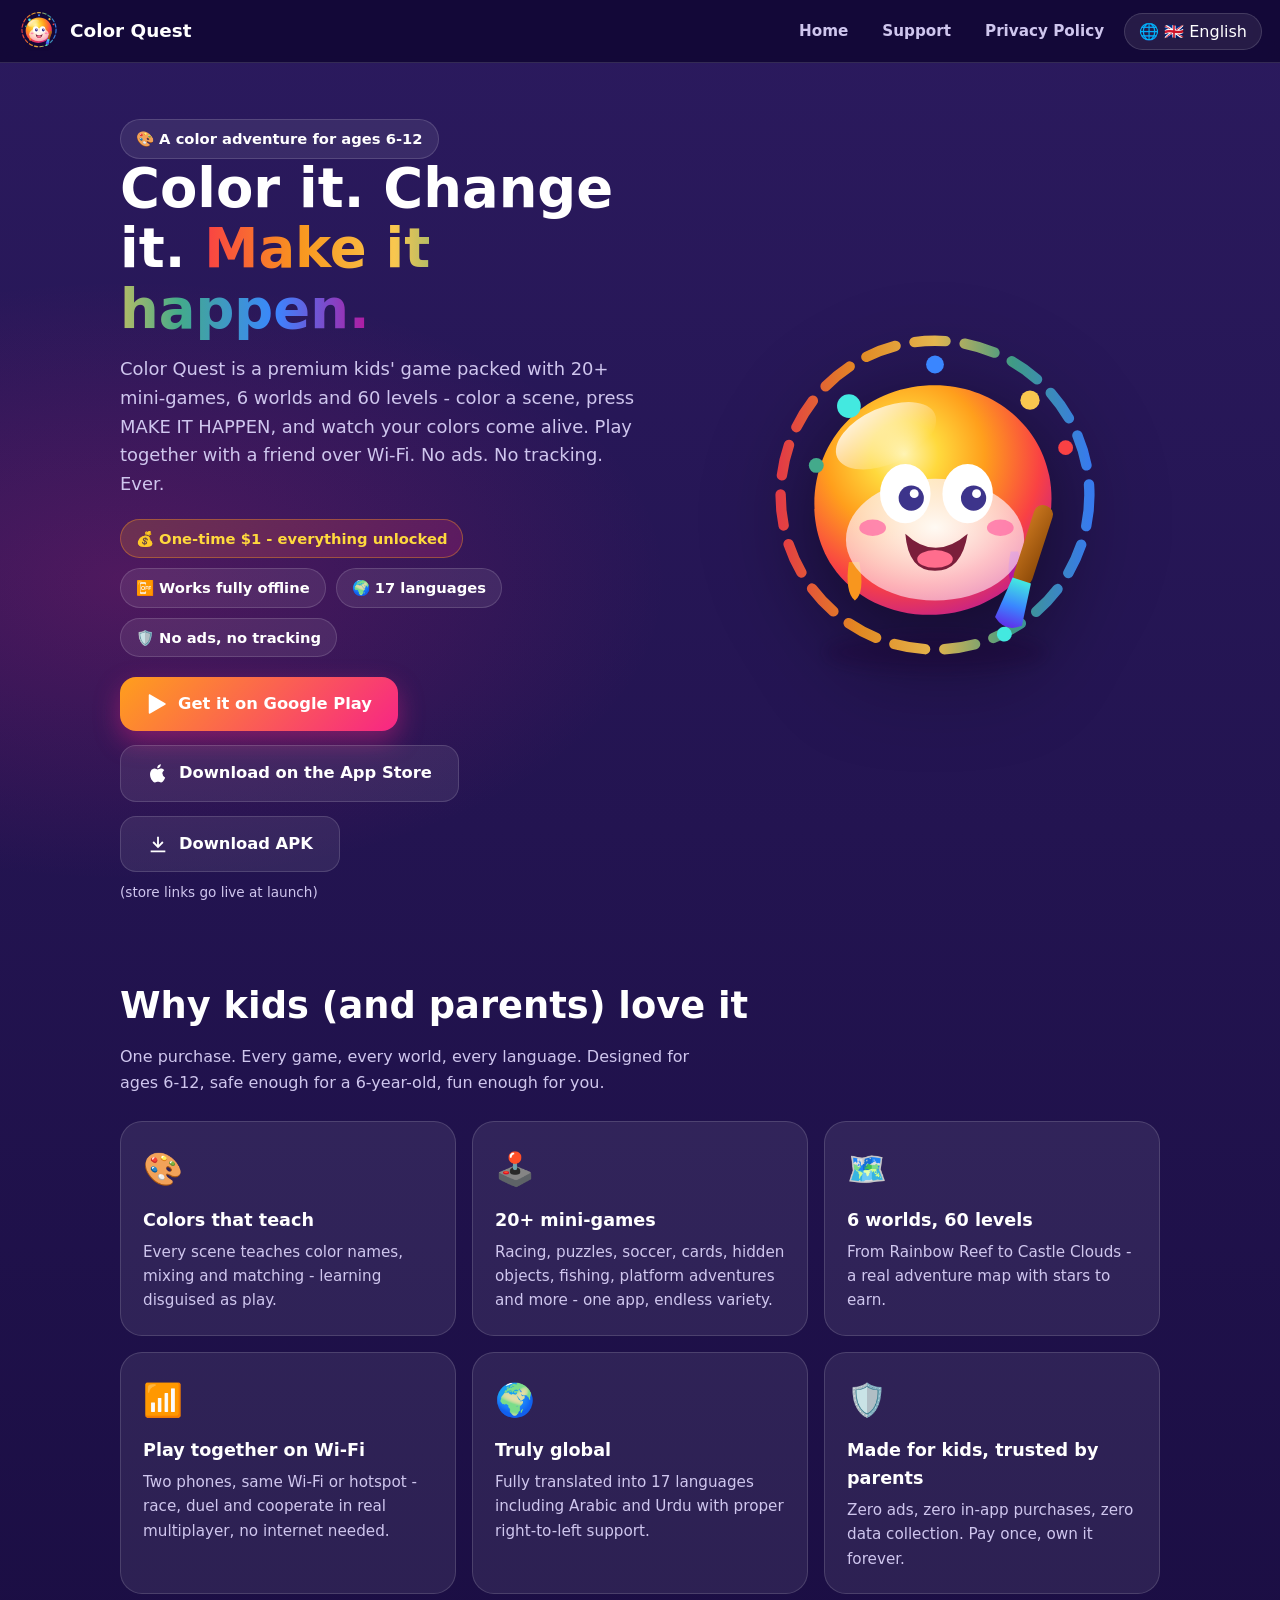
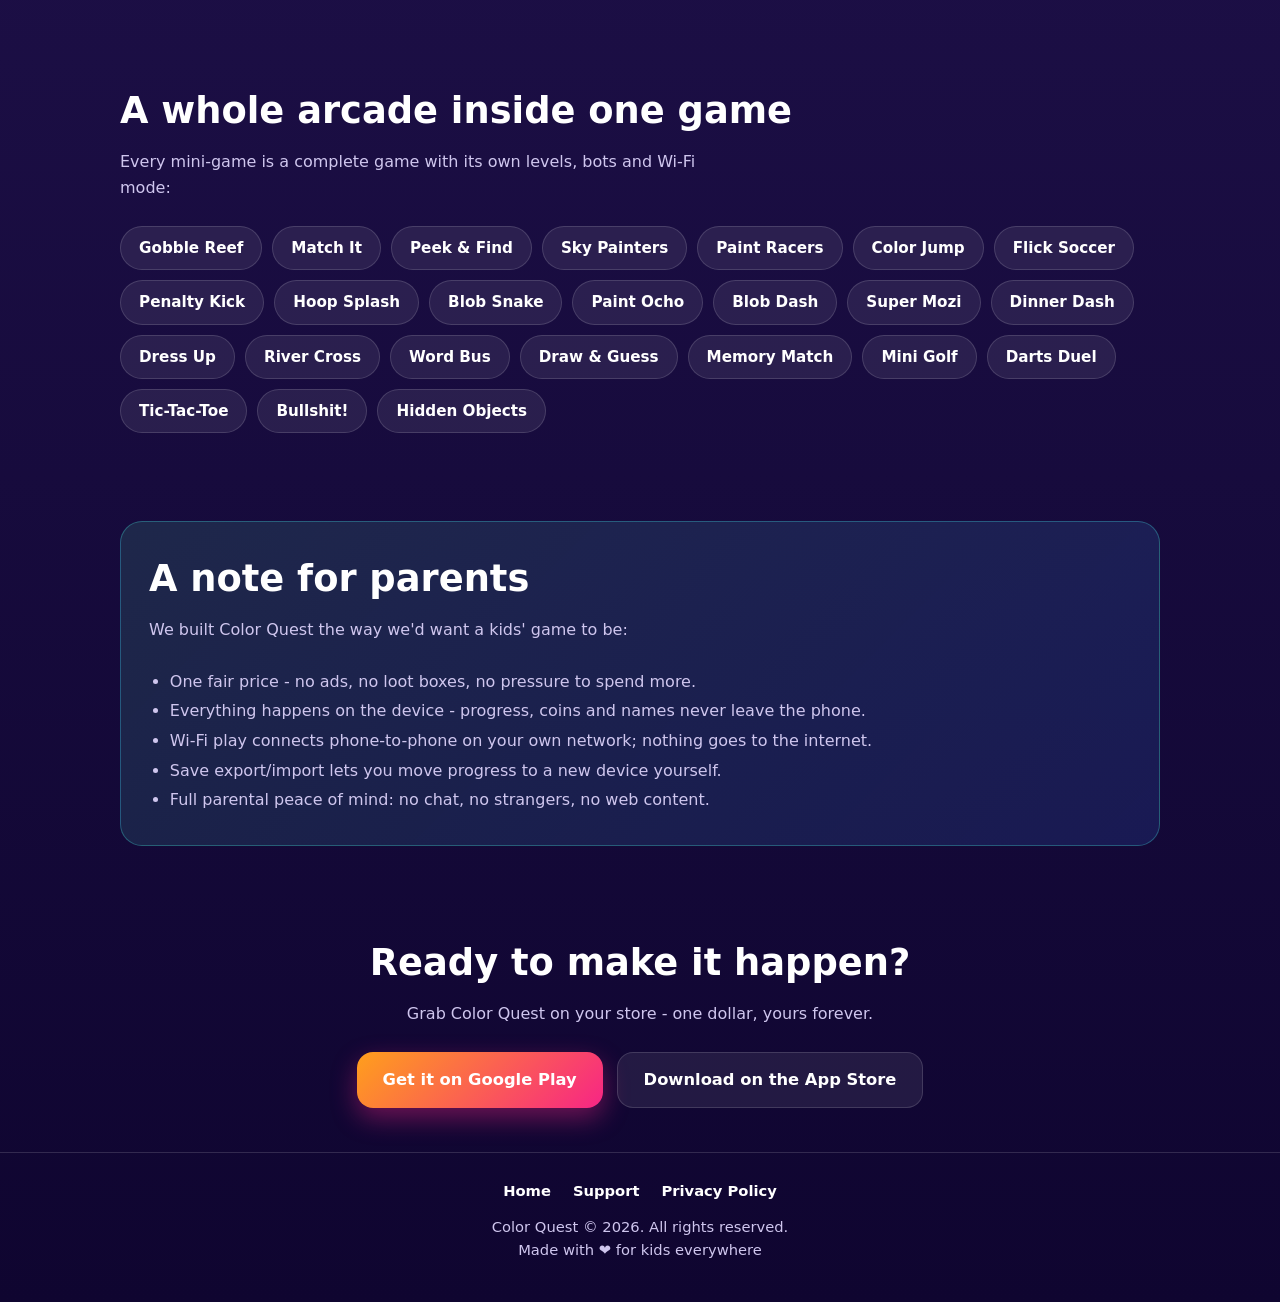
==== index.html @ 92f93cfe "Color Quest site: landing + support + privacy, 17 languages, RTL-safe" ====
﻿<!DOCTYPE html>
<html lang="en" dir="ltr">
<head>
<meta charset="utf-8">
<meta name="viewport" content="width=device-width, initial-scale=1">
<title>Color Quest - Kids Color Adventure Game | 20+ Games, Offline, No Ads</title>
<meta name="description" content="Color Quest: Make It Happen - a premium color adventure for kids 6-12. 20+ mini-games, 6 worlds, 60 levels, Wi-Fi multiplayer, 17 languages. One dollar, no ads, no tracking.">
<meta name="keywords" content="color game for kids, kids learning games, educational games for kids, coloring game, kids games no ads, offline kids game, color quest, games for 6 year old, games for 10 year old, wifi multiplayer kids game">
<meta name="theme-color" content="#2b1a5e">
<meta name="robots" content="index, follow">
<link rel="canonical" href="https://thetruth-alhaq.github.io/ColorQuest/">
<!-- Open Graph -->
<meta property="og:type" content="website">
<meta property="og:title" content="Color Quest - Make It Happen">
<meta property="og:description" content="A premium color adventure for kids 6-12. 20+ mini-games, 6 worlds, 60 levels, Wi-Fi multiplayer, 17 languages. $1 once - no ads, no tracking, ever.">
<meta property="og:image" content="logo.svg">
<meta property="og:url" content="https://thetruth-alhaq.github.io/ColorQuest/">
<meta name="twitter:card" content="summary">
<meta name="twitter:title" content="Color Quest - Make It Happen">
<meta name="twitter:description" content="Kids color adventure: 20+ games, 60 levels, 17 languages, Wi-Fi play, zero ads. One dollar, yours forever.">
<link rel="icon" type="image/svg+xml" href="logo.svg">
<link rel="apple-touch-icon" href="logo.svg">
<link rel="stylesheet" href="style.css">
<!-- structured data for SEO -->
<script type="application/ld+json">
{
  "@context": "https://schema.org",
  "@type": "VideoGame",
  "name": "Color Quest: Make It Happen",
  "description": "A premium offline color adventure for kids ages 6-12. 20+ mini-games, 6 worlds, 60 levels, Wi-Fi multiplayer, 17 languages.",
  "genre": ["Educational", "Puzzle", "Family"],
  "gamePlatform": ["Android", "iOS"],
  "applicationCategory": "Game",
  "operatingSystem": ["Android", "iOS"],
  "offers": { "@type": "Offer", "price": "1.00", "priceCurrency": "USD" },
  "audience": { "@type": "PeopleAudience", "suggestedMinAge": 6, "suggestedMaxAge": 12 },
  "inLanguage": ["en","ar","bn","de","es","fr","hi","id","it","ja","ms","nl","pt","ru","tr","ur","zh-CN"]
}
</script>
</head>
<body>

<header>
  <a class="brand" href="index.html">
    <img src="logo.svg" alt="Color Quest logo">
    <b>Color Quest</b>
  </a>
  <nav>
    <a href="index.html" data-i18n="nav_home">Home</a>
    <a href="support.html" data-i18n="nav_support">Support</a>
    <a href="privacy.html" data-i18n="nav_privacy">Privacy Policy</a>
    <span class="lang-wrap">
      <button id="langBtn" type="button" aria-haspopup="listbox">🌐</button>
      <span id="langMenu" role="listbox" aria-label="Language"></span>
    </span>
  </nav>
</header>

<main>
  <!-- ============ HERO ============ -->
  <div class="hero">
    <div>
      <p class="pill" data-i18n="hero_kicker">🎨 A color adventure for ages 6-12</p>
      <h1 data-i18n-html="hero_title">Color it. Change it. <span class="rainbow">Make it happen.</span></h1>
      <p class="sub" data-i18n="hero_sub"></p>
      <div class="pill-row">
        <span class="pill price" data-i18n="pill_price"></span>
        <span class="pill" data-i18n="pill_offline"></span>
        <span class="pill" data-i18n="pill_langs"></span>
        <span class="pill" data-i18n="pill_safe"></span>
      </div>
      <div class="cta-row">
        <a class="btn primary" id="btnPlay" href="#" rel="noopener">
          <svg viewBox="0 0 24 24" fill="currentColor"><path d="M3 2.5v19c0 .8.9 1.3 1.6.9l16.4-9.5c.7-.4.7-1.4 0-1.8L4.6 1.6C3.9 1.2 3 1.7 3 2.5z"/></svg>
          <span data-i18n="cta_play">Get it on Google Play</span>
        </a>
        <a class="btn ghost" id="btnIos" href="#" rel="noopener">
          <svg viewBox="0 0 24 24" fill="currentColor"><path d="M16.7 12.9c0-2.5 2-3.7 2.1-3.8-1.1-1.7-2.9-1.9-3.5-1.9-1.5-.2-2.9.9-3.7.9-.8 0-2-.9-3.3-.9-1.7 0-3.3 1-4.1 2.5-1.8 3.1-.5 7.7 1.3 10.2.8 1.2 1.8 2.5 3.2 2.4 1.3-.1 1.8-.8 3.3-.8s2 .8 3.3.8c1.4 0 2.3-1.2 3.1-2.4 1-1.5 1.4-2.9 1.4-3-.1 0-2.8-1.1-2.8-4zM14 5.4c.7-.8 1.1-1.9 1-3-1 0-2.1.7-2.8 1.5-.6.7-1.2 1.9-1 3 1.1.1 2.1-.6 2.8-1.5z"/></svg>
          <span data-i18n="cta_ios">Download on the App Store</span>
        </a>
        <a class="btn ghost" id="btnApk" href="#" rel="noopener">
          <svg viewBox="0 0 24 24" fill="currentColor"><path d="M12 16.5l-6-6 1.4-1.4 3.6 3.6V4h2v8.7l3.6-3.6L18 10.5l-6 6zM4 19h16v2H4z"/></svg>
          <span data-i18n="cta_apk">Download APK</span>
        </a>
      </div>
      <p style="margin-top:10px;color:var(--ink-dim);font-size:0.85rem" data-i18n="cta_soon"></p>
    </div>
    <div style="text-align:center">
      <img class="hero-logo" src="logo.svg" alt="Color Quest - rainbow paint buddy with paintbrush">
    </div>
  </div>

  <!-- ============ FEATURES ============ -->
  <section>
    <h2 class="section-title" data-i18n="feat_title"></h2>
    <p class="section-sub" data-i18n="feat_sub"></p>
    <div class="grid">
      <div class="card"><span class="emoji">🎨</span><h3 data-i18n="f1t"></h3><p data-i18n="f1d"></p></div>
      <div class="card"><span class="emoji">🕹️</span><h3 data-i18n="f2t"></h3><p data-i18n="f2d"></p></div>
      <div class="card"><span class="emoji">🗺️</span><h3 data-i18n="f3t"></h3><p data-i18n="f3d"></p></div>
      <div class="card"><span class="emoji">📶</span><h3 data-i18n="f4t"></h3><p data-i18n="f4d"></p></div>
      <div class="card"><span class="emoji">🌍</span><h3 data-i18n="f5t"></h3><p data-i18n="f5d"></p></div>
      <div class="card"><span class="emoji">🛡️</span><h3 data-i18n="f6t"></h3><p data-i18n="f6d"></p></div>
    </div>
  </section>

  <!-- ============ GAMES ============ -->
  <section>
    <h2 class="section-title" data-i18n="games_title"></h2>
    <p class="section-sub" data-i18n="games_sub"></p>
    <div class="chips" data-i18n-chips="gchip"></div>
  </section>

  <!-- ============ PARENTS ============ -->
  <section>
    <div class="parents">
      <h2 class="section-title" data-i18n="parents_title"></h2>
      <p class="section-sub" data-i18n="parents_sub"></p>
      <ul>
        <li data-i18n="p1"></li>
        <li data-i18n="p2"></li>
        <li data-i18n="p3"></li>
        <li data-i18n="p4"></li>
        <li data-i18n="p5"></li>
      </ul>
    </div>
  </section>

  <!-- ============ BOTTOM CTA ============ -->
  <section style="text-align:center">
    <h2 class="section-title" data-i18n="cta2_title"></h2>
    <p class="section-sub" style="margin-inline:auto" data-i18n="cta2_sub"></p>
    <div class="cta-row" style="justify-content:center">
      <a class="btn primary" href="#" onclick="return false"><span data-i18n="cta_play">Get it on Google Play</span></a>
      <a class="btn ghost" href="#" onclick="return false"><span data-i18n="cta_ios">Download on the App Store</span></a>
    </div>
  </section>
</main>

<footer>
  <div class="flinks">
    <a href="index.html" data-i18n="nav_home">Home</a>
    <a href="support.html" data-i18n="nav_support">Support</a>
    <a href="privacy.html" data-i18n="nav_privacy">Privacy Policy</a>
  </div>
  <p data-i18n="footer_rights"></p>
  <p data-i18n="made_with"></p>
</footer>

<script src="i18n.js"></script>
</body>
</html>
---- style.css ----
/* ============================================================
   Color Quest - site stylesheet
   RTL-safe: all layout uses logical properties / flex / grid.
   ============================================================ */
:root {
  --bg1: #2b1a5e;
  --bg2: #0f0530;
  --card: rgba(255, 255, 255, 0.08);
  --card-border: rgba(255, 255, 255, 0.14);
  --ink: #ffffff;
  --ink-dim: #cfc6ee;
  --accent: #ffd93d;
  --accent2: #ff6d8d;
  --accent3: #43e9e0;
  --accent4: #43aa8b;
  --btn: linear-gradient(135deg, #ff9f1c, #f72585);
  --radius: 22px;
  --font: "Segoe UI", "Noto Sans", "Noto Sans Arabic", "Noto Sans Bengali",
          "Noto Sans Devanagari", "Noto Sans JP", "Noto Sans SC", system-ui,
          sans-serif;
}

* { box-sizing: border-box; margin: 0; padding: 0; }

html { scroll-behavior: smooth; }

body {
  font-family: var(--font);
  color: var(--ink);
  background:
    radial-gradient(1200px 500px at 80% -10%, #5f2eea55, transparent 60%),
    radial-gradient(900px 500px at 10% 20%, #f7258533, transparent 60%),
    linear-gradient(180deg, var(--bg1), var(--bg2));
  min-height: 100vh;
  line-height: 1.6;
}

a { color: var(--accent3); }

/* ---------- header ---------- */
header {
  position: sticky;
  top: 0;
  z-index: 50;
  display: flex;
  align-items: center;
  gap: 12px;
  padding: 10px 18px;
  background: rgba(15, 5, 48, 0.82);
  backdrop-filter: blur(10px);
  border-bottom: 1px solid var(--card-border);
}
.brand { display: flex; align-items: center; gap: 10px; text-decoration: none; }
.brand img { width: 42px; height: 42px; }
.brand b { font-size: 1.15rem; color: var(--ink); }
nav { margin-inline-start: auto; display: flex; align-items: center; gap: 6px; flex-wrap: wrap; }
nav a {
  color: var(--ink-dim);
  text-decoration: none;
  padding: 8px 14px;
  border-radius: 999px;
  font-weight: 600;
  font-size: 0.95rem;
}
nav a:hover { color: var(--ink); background: var(--card); }

/* ---------- language picker ---------- */
.lang-wrap { position: relative; }
#langBtn {
  display: flex; align-items: center; gap: 7px;
  background: var(--card);
  border: 1px solid var(--card-border);
  color: var(--ink);
  border-radius: 999px;
  padding: 8px 14px;
  font-size: 1rem;
  cursor: pointer;
  font-family: inherit;
}
#langBtn:hover { background: rgba(255,255,255,0.16); }
#langMenu {
  position: absolute;
  inset-inline-end: 0;
  top: calc(100% + 8px);
  width: 230px;
  max-height: 60vh;
  overflow-y: auto;
  background: #241455;
  border: 1px solid var(--card-border);
  border-radius: 14px;
  padding: 6px;
  display: none;
  box-shadow: 0 14px 40px rgba(0,0,0,0.5);
}
#langMenu.open { display: block; }
#langMenu button {
  display: flex; align-items: center; gap: 10px;
  width: 100%;
  padding: 10px 12px;
  border: 0;
  background: transparent;
  color: var(--ink);
  border-radius: 9px;
  font-size: 0.95rem;
  cursor: pointer;
  text-align: start;
  font-family: inherit;
}
#langMenu button:hover { background: rgba(255,255,255,0.12); }
#langMenu button.active { background: rgba(67,233,224,0.18); color: var(--accent3); }
#langMenu .flag { font-size: 1.15rem; }

/* ---------- hero ---------- */
.hero {
  max-width: 1080px;
  margin: 0 auto;
  padding: 56px 20px 30px;
  display: grid;
  grid-template-columns: 1.1fr 0.9fr;
  gap: 40px;
  align-items: center;
}
@media (max-width: 780px) {
  .hero { grid-template-columns: 1fr; text-align: center; padding-top: 36px; }
  .hero .cta-row, .hero .pill-row { justify-content: center; }
}
.hero-logo {
  width: min(380px, 78vw);
  filter: drop-shadow(0 24px 40px rgba(0,0,0,0.45));
  animation: float 5s ease-in-out infinite;
}
@keyframes float {
  0%, 100% { transform: translateY(0) rotate(-2deg); }
  50%      { transform: translateY(-16px) rotate(2deg); }
}
.hero h1 {
  font-size: clamp(2.1rem, 5.4vw, 3.4rem);
  line-height: 1.12;
  margin-bottom: 14px;
}
.hero h1 .rainbow {
  background: linear-gradient(90deg,#f94144,#f8961e,#f9c74f,#43aa8b,#3a86ff,#b5179e);
  -webkit-background-clip: text;
  background-clip: text;
  color: transparent;
}
.hero p.sub { color: var(--ink-dim); font-size: 1.12rem; max-width: 46ch; }
@media (max-width: 780px) { .hero p.sub { margin-inline: auto; } }

.pill-row { display: flex; gap: 10px; flex-wrap: wrap; margin: 20px 0; }
.pill {
  display: inline-flex; align-items: center; gap: 7px;
  background: var(--card);
  border: 1px solid var(--card-border);
  border-radius: 999px;
  padding: 7px 15px;
  font-weight: 600;
  font-size: 0.92rem;
  color: var(--ink);
}
.pill.price { background: linear-gradient(135deg,#f8961e33,#f7258533); border-color: #f8961e66; color: var(--accent); }

.cta-row { display: flex; gap: 14px; flex-wrap: wrap; margin-top: 8px; }
.btn {
  display: inline-flex; align-items: center; gap: 10px;
  padding: 14px 26px;
  border-radius: 16px;
  font-weight: 800;
  font-size: 1.02rem;
  text-decoration: none;
  color: #fff;
  border: 0;
  cursor: pointer;
  font-family: inherit;
}
.btn.primary { background: var(--btn); box-shadow: 0 10px 26px rgba(247,37,133,0.4); }
.btn.ghost { background: var(--card); border: 1px solid var(--card-border); }
.btn.primary:hover { transform: translateY(-2px); box-shadow: 0 14px 32px rgba(247,37,133,0.55); }
.btn svg { width: 22px; height: 22px; }

/* ---------- sections ---------- */
section { max-width: 1080px; margin: 0 auto; padding: 44px 20px; }
h2.section-title { font-size: clamp(1.6rem, 3.4vw, 2.3rem); margin-bottom: 8px; }
p.section-sub { color: var(--ink-dim); margin-bottom: 26px; max-width: 60ch; }

.grid { display: grid; grid-template-columns: repeat(3, 1fr); gap: 16px; }
@media (max-width: 860px) { .grid { grid-template-columns: repeat(2, 1fr); } }
@media (max-width: 560px) { .grid { grid-template-columns: 1fr; } }

.card {
  background: var(--card);
  border: 1px solid var(--card-border);
  border-radius: var(--radius);
  padding: 22px;
  transition: transform 0.18s ease, background 0.18s ease;
}
.card:hover { transform: translateY(-4px); background: rgba(255,255,255,0.13); }
.card .emoji { font-size: 2rem; display: block; margin-bottom: 10px; }
.card h3 { font-size: 1.1rem; margin-bottom: 6px; }
.card p { color: var(--ink-dim); font-size: 0.95rem; }

/* game chips */
.chips { display: flex; flex-wrap: wrap; gap: 10px; }
.chip {
  background: var(--card);
  border: 1px solid var(--card-border);
  border-radius: 999px;
  padding: 9px 18px;
  font-weight: 600;
  font-size: 0.95rem;
}

/* parents strip */
.parents {
  background: linear-gradient(135deg, rgba(67,170,139,0.18), rgba(58,134,255,0.14));
  border: 1px solid rgba(67,233,224,0.3);
  border-radius: var(--radius);
  padding: 28px;
}
.parents ul { margin-inline-start: 1.3em; color: var(--ink-dim); }
.parents li { margin: 4px 0; }

/* ---------- faq / text pages ---------- */
.page { max-width: 780px; margin: 0 auto; padding: 46px 20px 70px; }
.page h1 { font-size: clamp(1.8rem, 4vw, 2.6rem); margin-bottom: 14px; }
.page h2 { font-size: 1.25rem; margin: 30px 0 8px; color: var(--accent); }
.page p, .page li { color: var(--ink-dim); margin-bottom: 10px; }
.page ul { margin-inline-start: 1.3em; }
.page a.back { display: inline-block; margin-top: 34px; color: var(--ink-dim); text-decoration: none; }
.page a.back:hover { color: var(--ink); }
.faq-item { margin-bottom: 22px; }
.faq-item h3 { font-size: 1.05rem; margin-bottom: 5px; color: var(--ink); }
.contact-box {
  background: var(--card);
  border: 1px solid var(--card-border);
  border-radius: var(--radius);
  padding: 22px;
  margin: 20px 0 10px;
}
.contact-box a { font-size: 1.15rem; font-weight: 700; }

/* ---------- footer ---------- */
footer {
  border-top: 1px solid var(--card-border);
  padding: 26px 20px 40px;
  text-align: center;
  color: var(--ink-dim);
  font-size: 0.92rem;
}
footer .flinks { display: flex; gap: 22px; justify-content: center; margin-bottom: 12px; flex-wrap: wrap; }
footer .flinks a { color: var(--ink); text-decoration: none; font-weight: 600; }
footer .flinks a:hover { color: var(--accent3); }

/* small screens */
@media (max-width: 560px) {
  nav a { padding: 7px 10px; font-size: 0.88rem; }
  .brand b { font-size: 1rem; }
  .btn { width: 100%; justify-content: center; }
}
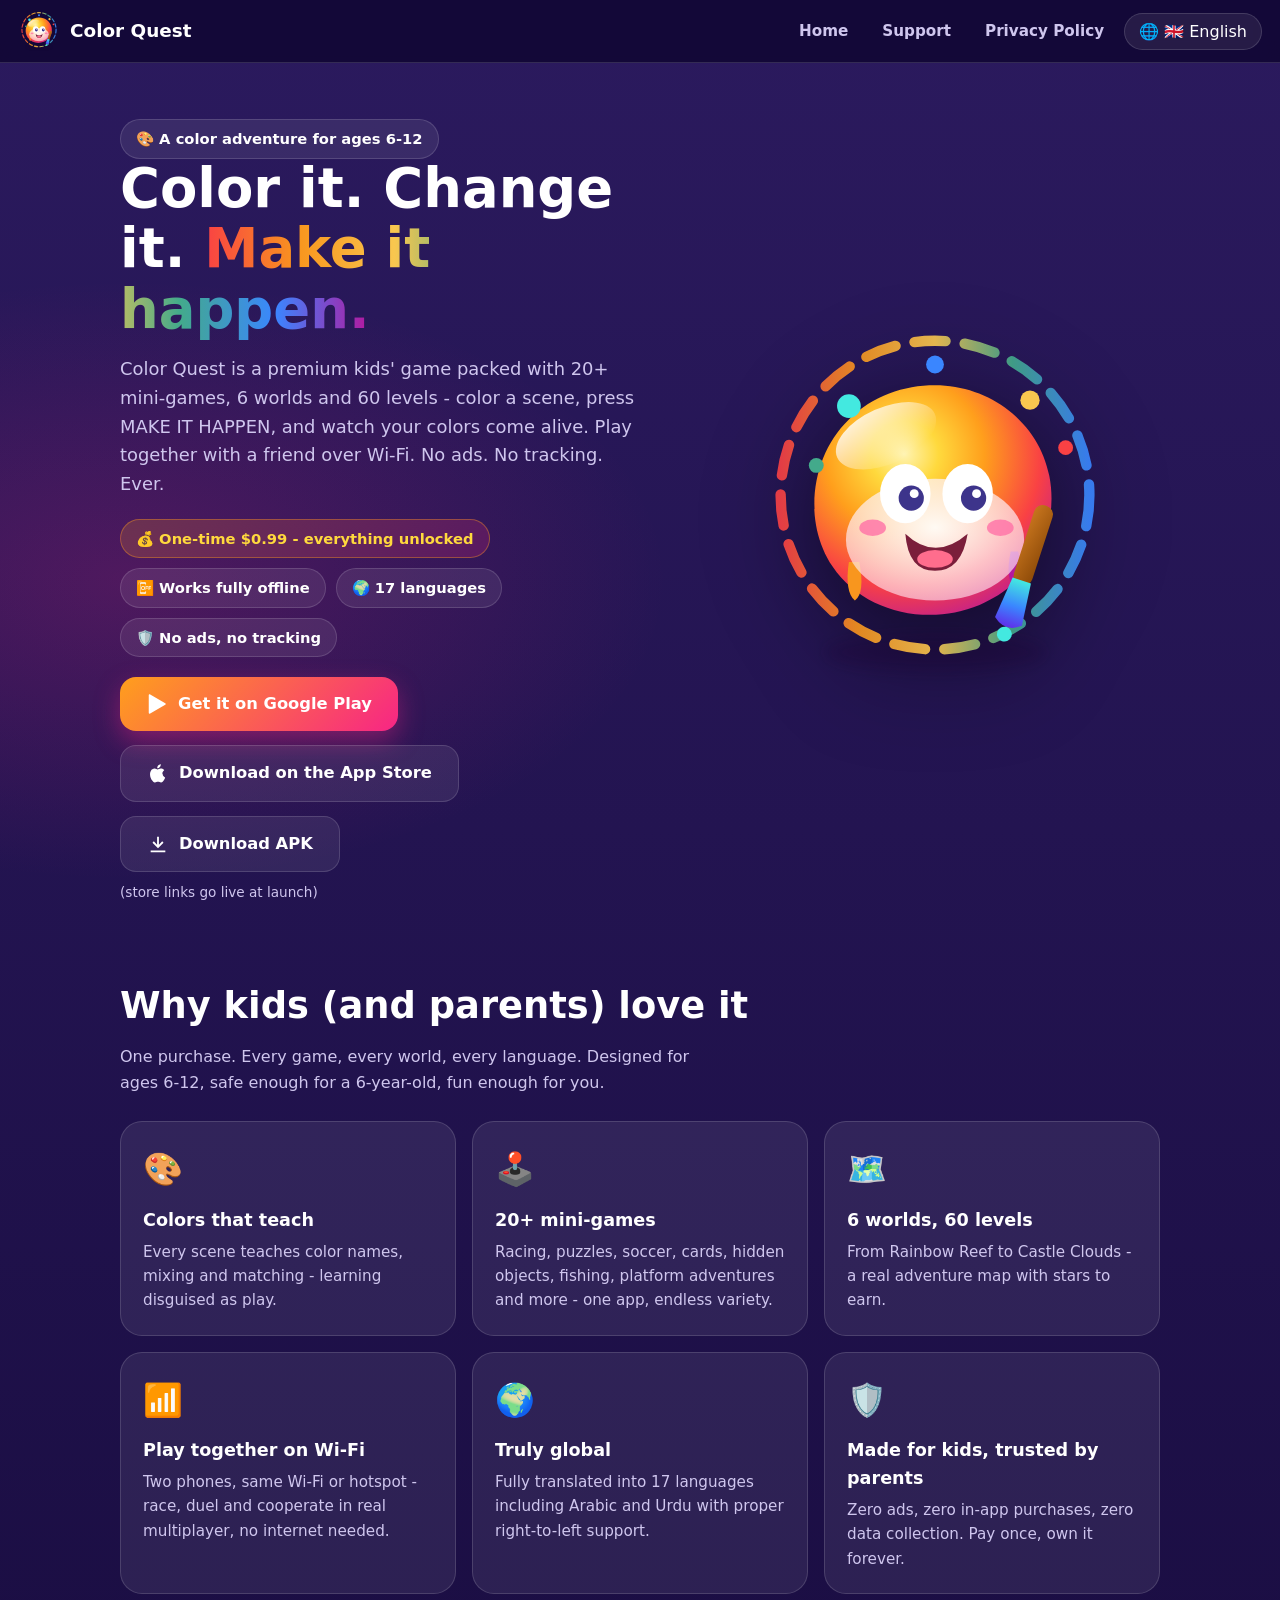
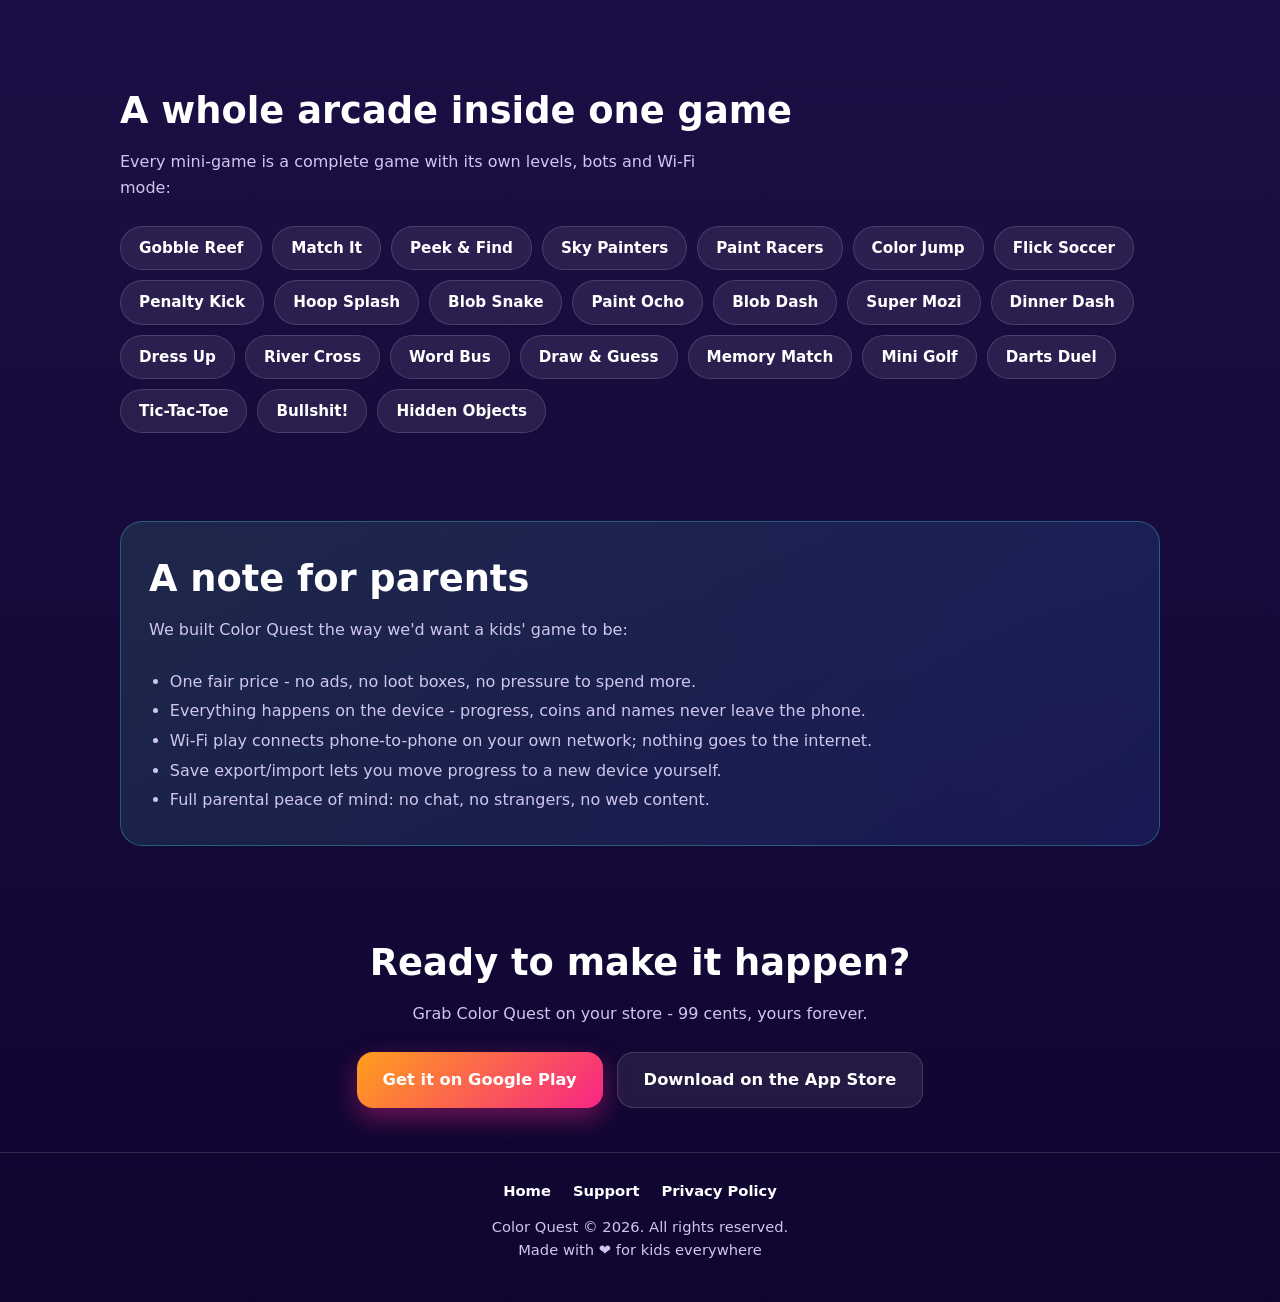
==== commit a220cb7f: "Price .99 + real support email support@learnvexo.com" ====
--- a/index.html
+++ b/index.html
@@ -4,7 +4,7 @@
 <meta charset="utf-8">
 <meta name="viewport" content="width=device-width, initial-scale=1">
 <title>Color Quest - Kids Color Adventure Game | 20+ Games, Offline, No Ads</title>
-<meta name="description" content="Color Quest: Make It Happen - a premium color adventure for kids 6-12. 20+ mini-games, 6 worlds, 60 levels, Wi-Fi multiplayer, 17 languages. One dollar, no ads, no tracking.">
+<meta name="description" content="Color Quest: Make It Happen - a premium color adventure for kids 6-12. 20+ mini-games, 6 worlds, 60 levels, Wi-Fi multiplayer, 17 languages. $0.99, no ads, no tracking.">
 <meta name="keywords" content="color game for kids, kids learning games, educational games for kids, coloring game, kids games no ads, offline kids game, color quest, games for 6 year old, games for 10 year old, wifi multiplayer kids game">
 <meta name="theme-color" content="#2b1a5e">
 <meta name="robots" content="index, follow">
@@ -12,12 +12,12 @@
 <!-- Open Graph -->
 <meta property="og:type" content="website">
 <meta property="og:title" content="Color Quest - Make It Happen">
-<meta property="og:description" content="A premium color adventure for kids 6-12. 20+ mini-games, 6 worlds, 60 levels, Wi-Fi multiplayer, 17 languages. $1 once - no ads, no tracking, ever.">
+<meta property="og:description" content="A premium color adventure for kids 6-12. 20+ mini-games, 6 worlds, 60 levels, Wi-Fi multiplayer, 17 languages. $0.99 once - no ads, no tracking, ever.">
 <meta property="og:image" content="logo.svg">
 <meta property="og:url" content="https://thetruth-alhaq.github.io/ColorQuest/">
 <meta name="twitter:card" content="summary">
 <meta name="twitter:title" content="Color Quest - Make It Happen">
-<meta name="twitter:description" content="Kids color adventure: 20+ games, 60 levels, 17 languages, Wi-Fi play, zero ads. One dollar, yours forever.">
+<meta name="twitter:description" content="Kids color adventure: 20+ games, 60 levels, 17 languages, Wi-Fi play, zero ads. $0.99, yours forever.">
 <link rel="icon" type="image/svg+xml" href="logo.svg">
 <link rel="apple-touch-icon" href="logo.svg">
 <link rel="stylesheet" href="style.css">
@@ -32,7 +32,7 @@
   "gamePlatform": ["Android", "iOS"],
   "applicationCategory": "Game",
   "operatingSystem": ["Android", "iOS"],
-  "offers": { "@type": "Offer", "price": "1.00", "priceCurrency": "USD" },
+  "offers": { "@type": "Offer", "price": "0.99", "priceCurrency": "USD" },
   "audience": { "@type": "PeopleAudience", "suggestedMinAge": 6, "suggestedMaxAge": 12 },
   "inLanguage": ["en","ar","bn","de","es","fr","hi","id","it","ja","ms","nl","pt","ru","tr","ur","zh-CN"]
 }
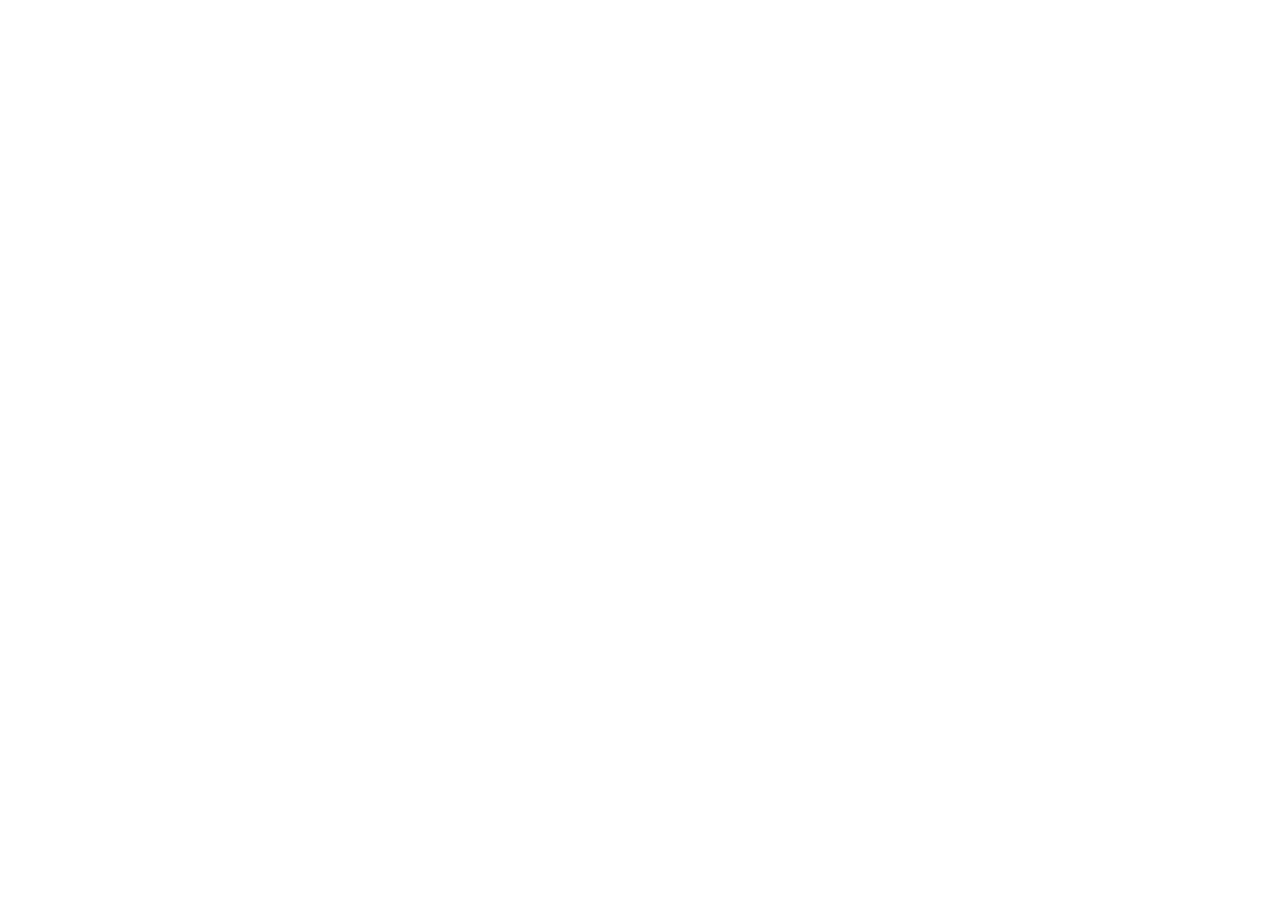
==== commit 865a7fbe: "redirect: ColorQuest -> blobbyarcade" ====
--- a/index.html
+++ b/index.html
@@ -1,152 +1,14 @@
 ﻿<!DOCTYPE html>
-<html lang="en" dir="ltr">
+<html>
 <head>
 <meta charset="utf-8">
-<meta name="viewport" content="width=device-width, initial-scale=1">
-<title>Color Quest - Kids Color Adventure Game | 20+ Games, Offline, No Ads</title>
-<meta name="description" content="Color Quest: Make It Happen - a premium color adventure for kids 6-12. 20+ mini-games, 6 worlds, 60 levels, Wi-Fi multiplayer, 17 languages. $0.99, no ads, no tracking.">
-<meta name="keywords" content="color game for kids, kids learning games, educational games for kids, coloring game, kids games no ads, offline kids game, color quest, games for 6 year old, games for 10 year old, wifi multiplayer kids game">
-<meta name="theme-color" content="#2b1a5e">
-<meta name="robots" content="index, follow">
-<link rel="canonical" href="https://thetruth-alhaq.github.io/ColorQuest/">
-<!-- Open Graph -->
-<meta property="og:type" content="website">
-<meta property="og:title" content="Color Quest - Make It Happen">
-<meta property="og:description" content="A premium color adventure for kids 6-12. 20+ mini-games, 6 worlds, 60 levels, Wi-Fi multiplayer, 17 languages. $0.99 once - no ads, no tracking, ever.">
-<meta property="og:image" content="logo.svg">
-<meta property="og:url" content="https://thetruth-alhaq.github.io/ColorQuest/">
-<meta name="twitter:card" content="summary">
-<meta name="twitter:title" content="Color Quest - Make It Happen">
-<meta name="twitter:description" content="Kids color adventure: 20+ games, 60 levels, 17 languages, Wi-Fi play, zero ads. $0.99, yours forever.">
-<link rel="icon" type="image/svg+xml" href="logo.svg">
-<link rel="apple-touch-icon" href="logo.svg">
-<link rel="stylesheet" href="style.css">
-<!-- structured data for SEO -->
-<script type="application/ld+json">
-{
-  "@context": "https://schema.org",
-  "@type": "VideoGame",
-  "name": "Color Quest: Make It Happen",
-  "description": "A premium offline color adventure for kids ages 6-12. 20+ mini-games, 6 worlds, 60 levels, Wi-Fi multiplayer, 17 languages.",
-  "genre": ["Educational", "Puzzle", "Family"],
-  "gamePlatform": ["Android", "iOS"],
-  "applicationCategory": "Game",
-  "operatingSystem": ["Android", "iOS"],
-  "offers": { "@type": "Offer", "price": "0.99", "priceCurrency": "USD" },
-  "audience": { "@type": "PeopleAudience", "suggestedMinAge": 6, "suggestedMaxAge": 12 },
-  "inLanguage": ["en","ar","bn","de","es","fr","hi","id","it","ja","ms","nl","pt","ru","tr","ur","zh-CN"]
-}
-</script>
+<meta http-equiv="refresh" content="0; url=https://thetruth-alhaq.github.io/blobbyarcade/">
+<link rel="canonical" href="https://thetruth-alhaq.github.io/blobbyarcade/">
+<title>Blobby Arcade - moved</title>
 </head>
-<body>
-
-<header>
-  <a class="brand" href="index.html">
-    <img src="logo.svg" alt="Color Quest logo">
-    <b>Color Quest</b>
-  </a>
-  <nav>
-    <a href="index.html" data-i18n="nav_home">Home</a>
-    <a href="support.html" data-i18n="nav_support">Support</a>
-    <a href="privacy.html" data-i18n="nav_privacy">Privacy Policy</a>
-    <span class="lang-wrap">
-      <button id="langBtn" type="button" aria-haspopup="listbox">🌐</button>
-      <span id="langMenu" role="listbox" aria-label="Language"></span>
-    </span>
-  </nav>
-</header>
-
-<main>
-  <!-- ============ HERO ============ -->
-  <div class="hero">
-    <div>
-      <p class="pill" data-i18n="hero_kicker">🎨 A color adventure for ages 6-12</p>
-      <h1 data-i18n-html="hero_title">Color it. Change it. <span class="rainbow">Make it happen.</span></h1>
-      <p class="sub" data-i18n="hero_sub"></p>
-      <div class="pill-row">
-        <span class="pill price" data-i18n="pill_price"></span>
-        <span class="pill" data-i18n="pill_offline"></span>
-        <span class="pill" data-i18n="pill_langs"></span>
-        <span class="pill" data-i18n="pill_safe"></span>
-      </div>
-      <div class="cta-row">
-        <a class="btn primary" id="btnPlay" href="#" rel="noopener">
-          <svg viewBox="0 0 24 24" fill="currentColor"><path d="M3 2.5v19c0 .8.9 1.3 1.6.9l16.4-9.5c.7-.4.7-1.4 0-1.8L4.6 1.6C3.9 1.2 3 1.7 3 2.5z"/></svg>
-          <span data-i18n="cta_play">Get it on Google Play</span>
-        </a>
-        <a class="btn ghost" id="btnIos" href="#" rel="noopener">
-          <svg viewBox="0 0 24 24" fill="currentColor"><path d="M16.7 12.9c0-2.5 2-3.7 2.1-3.8-1.1-1.7-2.9-1.9-3.5-1.9-1.5-.2-2.9.9-3.7.9-.8 0-2-.9-3.3-.9-1.7 0-3.3 1-4.1 2.5-1.8 3.1-.5 7.7 1.3 10.2.8 1.2 1.8 2.5 3.2 2.4 1.3-.1 1.8-.8 3.3-.8s2 .8 3.3.8c1.4 0 2.3-1.2 3.1-2.4 1-1.5 1.4-2.9 1.4-3-.1 0-2.8-1.1-2.8-4zM14 5.4c.7-.8 1.1-1.9 1-3-1 0-2.1.7-2.8 1.5-.6.7-1.2 1.9-1 3 1.1.1 2.1-.6 2.8-1.5z"/></svg>
-          <span data-i18n="cta_ios">Download on the App Store</span>
-        </a>
-        <a class="btn ghost" id="btnApk" href="#" rel="noopener">
-          <svg viewBox="0 0 24 24" fill="currentColor"><path d="M12 16.5l-6-6 1.4-1.4 3.6 3.6V4h2v8.7l3.6-3.6L18 10.5l-6 6zM4 19h16v2H4z"/></svg>
-          <span data-i18n="cta_apk">Download APK</span>
-        </a>
-      </div>
-      <p style="margin-top:10px;color:var(--ink-dim);font-size:0.85rem" data-i18n="cta_soon"></p>
-    </div>
-    <div style="text-align:center">
-      <img class="hero-logo" src="logo.svg" alt="Color Quest - rainbow paint buddy with paintbrush">
-    </div>
-  </div>
-
-  <!-- ============ FEATURES ============ -->
-  <section>
-    <h2 class="section-title" data-i18n="feat_title"></h2>
-    <p class="section-sub" data-i18n="feat_sub"></p>
-    <div class="grid">
-      <div class="card"><span class="emoji">🎨</span><h3 data-i18n="f1t"></h3><p data-i18n="f1d"></p></div>
-      <div class="card"><span class="emoji">🕹️</span><h3 data-i18n="f2t"></h3><p data-i18n="f2d"></p></div>
-      <div class="card"><span class="emoji">🗺️</span><h3 data-i18n="f3t"></h3><p data-i18n="f3d"></p></div>
-      <div class="card"><span class="emoji">📶</span><h3 data-i18n="f4t"></h3><p data-i18n="f4d"></p></div>
-      <div class="card"><span class="emoji">🌍</span><h3 data-i18n="f5t"></h3><p data-i18n="f5d"></p></div>
-      <div class="card"><span class="emoji">🛡️</span><h3 data-i18n="f6t"></h3><p data-i18n="f6d"></p></div>
-    </div>
-  </section>
-
-  <!-- ============ GAMES ============ -->
-  <section>
-    <h2 class="section-title" data-i18n="games_title"></h2>
-    <p class="section-sub" data-i18n="games_sub"></p>
-    <div class="chips" data-i18n-chips="gchip"></div>
-  </section>
-
-  <!-- ============ PARENTS ============ -->
-  <section>
-    <div class="parents">
-      <h2 class="section-title" data-i18n="parents_title"></h2>
-      <p class="section-sub" data-i18n="parents_sub"></p>
-      <ul>
-        <li data-i18n="p1"></li>
-        <li data-i18n="p2"></li>
-        <li data-i18n="p3"></li>
-        <li data-i18n="p4"></li>
-        <li data-i18n="p5"></li>
-      </ul>
-    </div>
-  </section>
-
-  <!-- ============ BOTTOM CTA ============ -->
-  <section style="text-align:center">
-    <h2 class="section-title" data-i18n="cta2_title"></h2>
-    <p class="section-sub" style="margin-inline:auto" data-i18n="cta2_sub"></p>
-    <div class="cta-row" style="justify-content:center">
-      <a class="btn primary" href="#" onclick="return false"><span data-i18n="cta_play">Get it on Google Play</span></a>
-      <a class="btn ghost" href="#" onclick="return false"><span data-i18n="cta_ios">Download on the App Store</span></a>
-    </div>
-  </section>
-</main>
-
-<footer>
-  <div class="flinks">
-    <a href="index.html" data-i18n="nav_home">Home</a>
-    <a href="support.html" data-i18n="nav_support">Support</a>
-    <a href="privacy.html" data-i18n="nav_privacy">Privacy Policy</a>
-  </div>
-  <p data-i18n="footer_rights"></p>
-  <p data-i18n="made_with"></p>
-</footer>
-
-<script src="i18n.js"></script>
+<body style="background:#1b1040;color:#fff;font-family:sans-serif;display:flex;align-items:center;justify-content:center;height:100vh;margin:0">
+<p>Blobby Arcade moved -
+<a style="color:#ffd166" href="https://thetruth-alhaq.github.io/blobbyarcade/">thetruth-alhaq.github.io/blobbyarcade</a></p>
+<script>location.replace("https://thetruth-alhaq.github.io/blobbyarcade/")</script>
 </body>
 </html>
